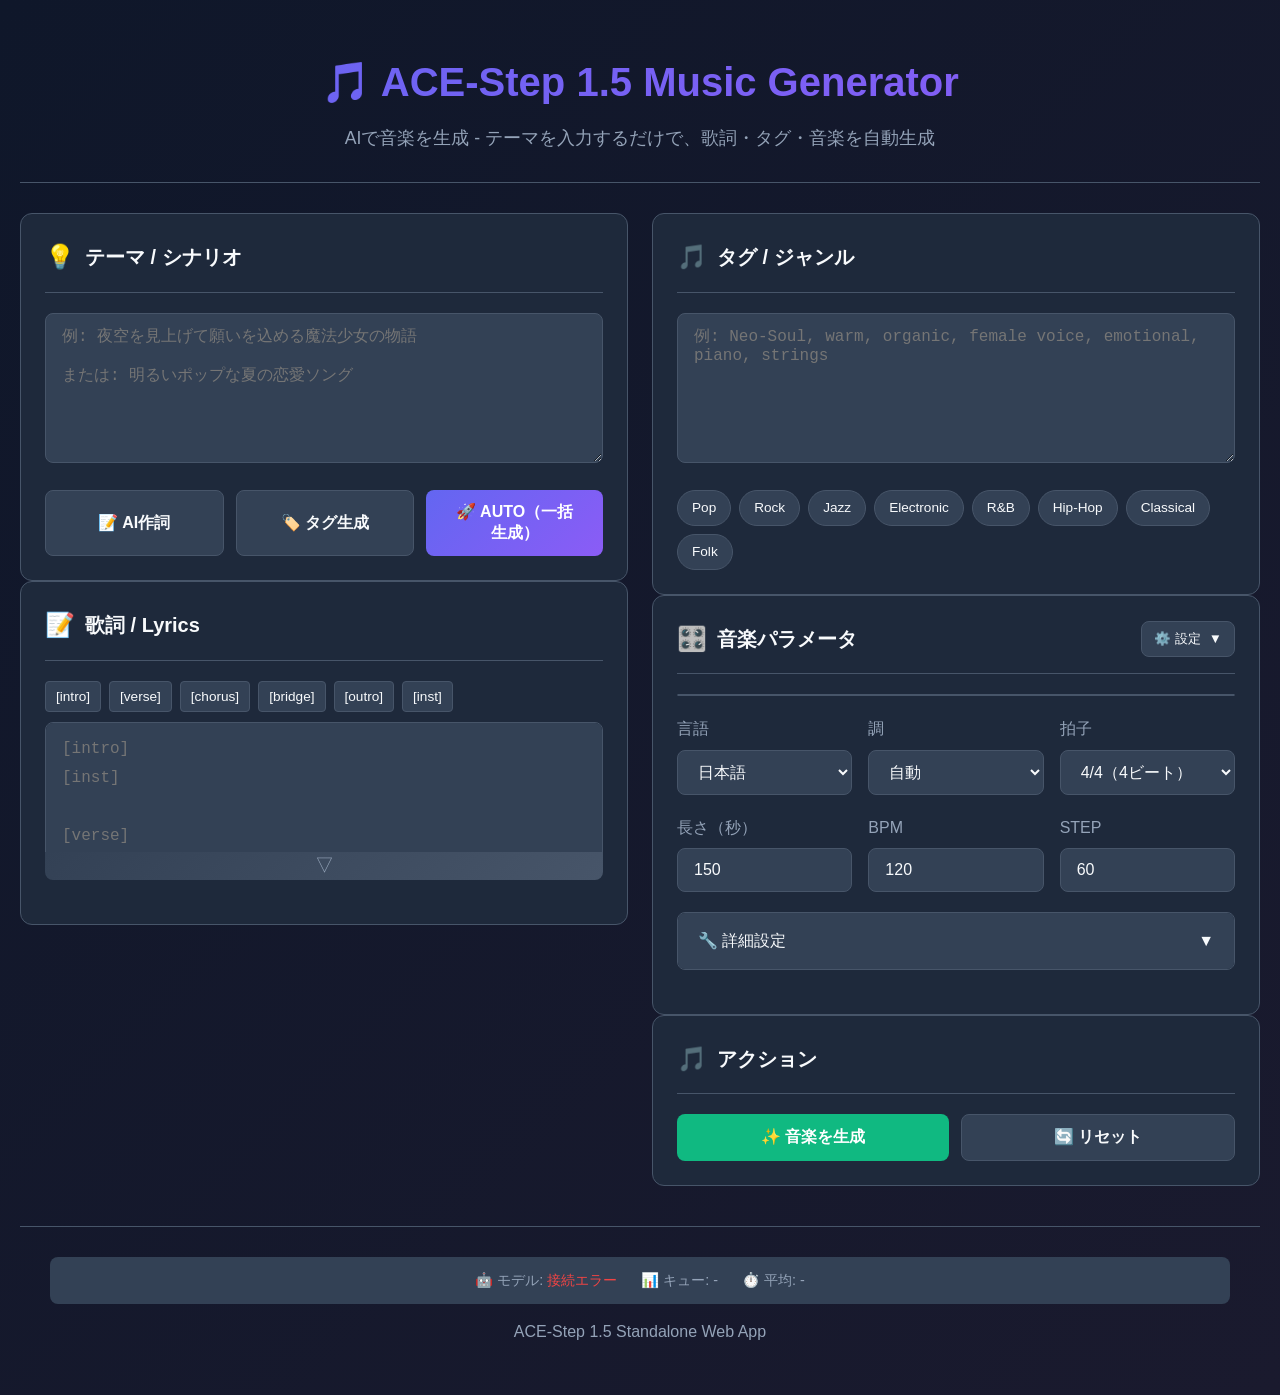
==== templates/index.html @ 8268183e "Initial public release" ====
<!DOCTYPE html>
<html lang="ja">
<head>
    <meta charset="UTF-8">
    <meta name="viewport" content="width=device-width, initial-scale=1.0">
    <title>{{ title }}</title>
    <link rel="stylesheet" href="/static/style.css">
</head>
<body>
    <div class="container">
        <header>
            <h1>🎵 ACE-Step 1.5 Music Generator</h1>
            <p>AIで音楽を生成 - テーマを入力するだけで、歌詞・タグ・音楽を自動生成</p>
        </header>

        <!-- 再生エリア（ヘッダー直下・横幅一杯） -->
        <div class="player-section" id="player-section">
            <div class="card player-card">
                <div class="card-header">
                    <span class="icon">🎧</span>
                    <h2>再生</h2>
                </div>

                <!-- オーディオプレイヤー -->
                <div class="audio-player-content" id="audio-player">
                    <!-- ビジュアライザー -->
                    <div class="visualizer-container" id="visualizer-container">
                        <canvas id="visualizer" width="600" height="150"></canvas>
                    </div>
                    <audio id="audio" controls crossorigin="anonymous"></audio>
                    <div class="action-buttons" style="margin-top: 15px;">
                        <a class="btn btn-secondary" id="download-btn" href="#" download>
                            ⬇️ ダウンロード
                        </a>
                    </div>
                </div>
            </div>
        </div>

        <div class="main-grid">
            <!-- 左側: 入力パネル -->
            <div class="input-panel">
                <!-- テーマ入力 -->
                <div class="card">
                    <div class="card-header">
                        <span class="icon">💡</span>
                        <h2>テーマ / シナリオ</h2>
                    </div>
                    <div class="form-group">
                        <textarea id="theme" placeholder="例: 夜空を見上げて願いを込める魔法少女の物語&#10;&#10;または: 明るいポップな夏の恋愛ソング"></textarea>
                    </div>
                    <div class="action-buttons">
                        <button class="btn btn-secondary" id="lyrics-btn" onclick="generateLyrics()">
                            📝 AI作詞
                        </button>
                        <button class="btn btn-secondary" id="tags-btn" onclick="generateTags()">
                            🏷️ タグ生成
                        </button>
                        <button class="btn btn-primary" id="auto-btn" onclick="autoGenerate()">
                            🚀 AUTO（一括生成）
                        </button>
                    </div>
                </div>

                <!-- 歌詞エディタ -->
                <div class="card">
                    <div class="card-header">
                        <span class="icon">📝</span>
                        <h2>歌詞 / Lyrics</h2>
                    </div>
                    <div class="lyrics-editor">
                        <div class="structure-tags">
                            <span class="structure-tag" onclick="insertTag('[intro]')">[intro]</span>
                            <span class="structure-tag" onclick="insertTag('[verse]')">[verse]</span>
                            <span class="structure-tag" onclick="insertTag('[chorus]')">[chorus]</span>
                            <span class="structure-tag" onclick="insertTag('[bridge]')">[bridge]</span>
                            <span class="structure-tag" onclick="insertTag('[outro]')">[outro]</span>
                            <span class="structure-tag" onclick="insertTag('[inst]')">[inst]</span>
                        </div>
                        <div class="form-group textarea-container">
                            <textarea id="lyrics" placeholder="[intro]&#10;[inst]&#10;&#10;[verse]&#10;星の海に浮かぶ願いが&#10;夜空を駆け巡る&#10;&#10;[chorus]&#10;輝く未来へ..."
                            ></textarea>
                            <div class="resize-handle" title="ドラッグでサイズ変更">▽</div>
                        </div>
                    </div>
                </div>
            </div>

            <!-- 右側: 設定と出力 -->
            <div class="output-panel">
                <!-- タグ/ジャンル -->
                <div class="card">
                    <div class="card-header">
                        <span class="icon">🎵</span>
                        <h2>タグ / ジャンル</h2>
                    </div>
                    <div class="form-group">
                        <textarea id="prompt" rows="3" placeholder="例: Neo-Soul, warm, organic, female voice, emotional, piano, strings"></textarea>
                    </div>
                    <div class="genre-suggestions">
                        <span class="genre-suggestion" onclick="addGenre('pop')">Pop</span>
                        <span class="genre-suggestion" onclick="addGenre('rock')">Rock</span>
                        <span class="genre-suggestion" onclick="addGenre('jazz')">Jazz</span>
                        <span class="genre-suggestion" onclick="addGenre('electronic')">Electronic</span>
                        <span class="genre-suggestion" onclick="addGenre('R&B')">R&B</span>
                        <span class="genre-suggestion" onclick="addGenre('hip-hop')">Hip-Hop</span>
                        <span class="genre-suggestion" onclick="addGenre('classical')">Classical</span>
                        <span class="genre-suggestion" onclick="addGenre('folk')">Folk</span>
                    </div>
                </div>

                <!-- 音楽パラメータ -->
                <div class="card">
                    <div class="card-header">
                        <span class="icon">🎛️</span>
                        <h2>音楽パラメータ</h2>
                        <button
                            type="button"
                            class="header-accordion-toggle"
                            onclick="toggleAccordion('model-settings-accordion')"
                            data-accordion-target="model-settings-accordion"
                            aria-expanded="false"
                            title="モデル/Thinking 設定"
                        >
                            ⚙️ 設定 <span class="accordion-icon">▼</span>
                        </button>
                    </div>

                    <!-- モデル/Thinking（ヘッダー右端のアコーディオン） -->
                    <div class="accordion" id="model-settings-accordion">
                        <div class="accordion-content">
                            <div class="form-row">
                                <div class="form-group">
                                    <label for="model">モデル</label>
                                    <select id="model">
                                        <option value="" selected>自動（デフォルト）</option>
                                    </select>
                                </div>
                                <div class="form-group">
                                    <label>
                                        <input type="checkbox" id="thinking" checked>
                                        Thinking Mode（高品質・遅い）
                                    </label>
                                </div>
                            </div>
                        </div>
                    </div>
                    
                    <div class="form-row">
                        <div class="form-group">
                            <label for="language">言語</label>
                            <select id="language">
                                <option value="ja" selected>日本語</option>
                                <option value="en">English</option>
                                <option value="zh">中文</option>
                                <option value="ko">한국어</option>
                                <option value="es">Español</option>
                                <option value="fr">Français</option>
                                <option value="de">Deutsch</option>
                            </select>
                        </div>
                        <div class="form-group">
                            <label for="key_scale">調</label>
                            <select id="key_scale">
                                <option value="">自動</option>
                                <optgroup label="C">
                                    <option value="C major">C major</option>
                                    <option value="C minor">C minor</option>
                                    <option value="C# major">C# major</option>
                                    <option value="C# minor">C# minor</option>
                                    <option value="Cb major">Cb major</option>
                                    <option value="Cb minor">Cb minor</option>
                                </optgroup>
                                <optgroup label="D">
                                    <option value="D major">D major</option>
                                    <option value="D minor">D minor</option>
                                    <option value="D# major">D# major</option>
                                    <option value="D# minor">D# minor</option>
                                    <option value="Db major">Db major</option>
                                    <option value="Db minor">Db minor</option>
                                </optgroup>
                                <optgroup label="E">
                                    <option value="E major">E major</option>
                                    <option value="E minor">E minor</option>
                                    <option value="Eb major">Eb major</option>
                                    <option value="Eb minor">Eb minor</option>
                                </optgroup>
                                <optgroup label="F">
                                    <option value="F major">F major</option>
                                    <option value="F minor">F minor</option>
                                    <option value="F# major">F# major</option>
                                    <option value="F# minor">F# minor</option>
                                </optgroup>
                                <optgroup label="G">
                                    <option value="G major">G major</option>
                                    <option value="G minor">G minor</option>
                                    <option value="G# major">G# major</option>
                                    <option value="G# minor">G# minor</option>
                                    <option value="Gb major">Gb major</option>
                                    <option value="Gb minor">Gb minor</option>
                                </optgroup>
                                <optgroup label="A">
                                    <option value="A major">A major</option>
                                    <option value="A minor">A minor</option>
                                    <option value="A# major">A# major</option>
                                    <option value="A# minor">A# minor</option>
                                    <option value="Ab major">Ab major</option>
                                    <option value="Ab minor">Ab minor</option>
                                </optgroup>
                                <optgroup label="B">
                                    <option value="B major">B major</option>
                                    <option value="B minor">B minor</option>
                                    <option value="Bb major">Bb major</option>
                                    <option value="Bb minor">Bb minor</option>
                                </optgroup>
                            </select>
                        </div>
                        <div class="form-group">
                            <label for="time_signature">拍子</label>
                            <select id="time_signature">
                                <option value="">自動</option>
                                <option value="4" selected>4/4（4ビート）</option>
                                <option value="3">3/4（ワルツ）</option>
                                <option value="2">2/4（マーチ）</option>
                                <option value="6">6/8（6ビート）</option>
                            </select>
                        </div>
                    </div>

                    <div class="form-row">
                        <div class="form-group">
                            <label for="audio_duration">長さ（秒）</label>
                            <input type="number" id="audio_duration" min="10" max="300" value="150" step="1">
                        </div>
                        <div class="form-group">
                            <label for="bpm">BPM</label>
                            <input type="number" id="bpm" min="30" max="300" value="120" step="1">
                        </div>
                        <div class="form-group">
                            <label for="inference_steps">STEP</label>
                            <input type="number" id="inference_steps" min="1" max="200" value="60" step="1" title="推論ステップ数（多いほど高品質・遅い）">
                        </div>
                    </div>

                    <!-- 詳細設定（アコーディオン） -->
                    <div class="accordion" id="advanced-accordion">
                        <div class="accordion-header" onclick="toggleAccordion('advanced-accordion')">
                            <span>🔧 詳細設定</span>
                            <span class="accordion-icon">▼</span>
                        </div>
                        <div class="accordion-content">
                            <div class="form-row">
                                <div class="form-group">
                                    <label for="guidance_scale">CFG</label>
                                    <input type="number" id="guidance_scale" min="0" max="20" value="3.0" step="0.1" title="Classifier-Free Guidance（高いほどプロンプトに忠実）">
                                </div>
                                <div class="form-group">
                                    <label for="seed">SEED</label>
                                    <input type="number" id="seed" placeholder="ランダム" title="シード値（空=ランダム）">
                                </div>
                            </div>
                            <div class="form-row">
                                <div class="form-group">
                                    <label for="batch_size">バッチサイズ</label>
                                    <select id="batch_size">
                                        <option value="1" selected>1</option>
                                        <option value="2">2</option>
                                        <option value="4">4</option>
                                    </select>
                                </div>
                                <div class="form-group">
                                    <label for="audio_format">出力形式</label>
                                    <select id="audio_format">
                                        <option value="mp3" selected>MP3</option>
                                        <option value="wav">WAV</option>
                                        <option value="flac">FLAC</option>
                                    </select>
                                </div>
                            </div>
                        </div>
                    </div>
                </div>

                <!-- 生成ボタン -->
                <div class="card">
                    <div class="card-header">
                        <span class="icon">🎵</span>
                        <h2>アクション</h2>
                    </div>

                    <div class="action-buttons">
                        <button class="btn btn-success" id="generate-btn" onclick="generateMusic()">
                            ✨ 音楽を生成
                        </button>
                        <button class="btn btn-secondary" onclick="resetForm()">
                            🔄 リセット
                        </button>
                    </div>

                    <!-- ステータスメッセージ -->
                    <div class="status-message" id="status-message"></div>

                    <!-- 進捗バー -->
                    <div class="progress-container" id="progress-container">
                        <div class="progress-bar">
                            <div class="progress-fill" id="progress-fill"></div>
                        </div>
                        <div class="progress-text" id="progress-text">処理中...</div>
                    </div>
                </div>
            </div>
        </div>

        <footer>
            <div class="server-info" id="server-info">
                <span class="info-item" id="model-info">🤖 モデル: 確認中...</span>
                <span class="info-item" id="queue-info">📊 キュー: -</span>
                <span class="info-item" id="avg-time-info">⏱️ 平均: -</span>
            </div>
            <p>ACE-Step 1.5 Standalone Web App</p>
        </footer>
    </div>

    <script src="/static/app.js"></script>
</body>
</html>
---- static/style.css ----
/* ACE-Step Standalone - スタイルシート */

:root {
    --primary-color: #6366f1;
    --primary-hover: #4f46e5;
    --secondary-color: #8b5cf6;
    --success-color: #10b981;
    --warning-color: #f59e0b;
    --error-color: #ef4444;
    --bg-color: #0f172a;
    --bg-secondary: #1e293b;
    --bg-card: #334155;
    --text-color: #f8fafc;
    --text-muted: #94a3b8;
    --border-color: #475569;
    --border-radius: 12px;
}

* {
    box-sizing: border-box;
    margin: 0;
    padding: 0;
}

body {
    font-family: 'Segoe UI', 'Hiragino Sans', 'Meiryo', sans-serif;
    background: linear-gradient(135deg, var(--bg-color) 0%, #1a1a2e 100%);
    color: var(--text-color);
    min-height: 100vh;
    line-height: 1.6;
}

/* Container */
.container {
    max-width: 1400px;
    margin: 0 auto;
    padding: 20px;
}

/* Header */
header {
    text-align: center;
    padding: 30px 0;
    border-bottom: 1px solid var(--border-color);
    margin-bottom: 30px;
}

header h1 {
    font-size: 2.5rem;
    background: linear-gradient(90deg, var(--primary-color), var(--secondary-color));
    -webkit-background-clip: text;
    -webkit-text-fill-color: transparent;
    background-clip: text;
    margin-bottom: 10px;
}

header p {
    color: var(--text-muted);
    font-size: 1.1rem;
}

/* Main Grid Layout */
.main-grid {
    display: grid;
    grid-template-columns: 1fr 1fr;
    gap: 24px;
}

@media (max-width: 1024px) {
    .main-grid {
        grid-template-columns: 1fr;
    }
}

/* Cards */
.card {
    background: var(--bg-secondary);
    border: 1px solid var(--border-color);
    border-radius: var(--border-radius);
    padding: 24px;
}

.card-header {
    display: flex;
    align-items: center;
    gap: 10px;
    margin-bottom: 20px;
    padding-bottom: 15px;
    border-bottom: 1px solid var(--border-color);
}

.header-accordion-toggle {
    margin-left: auto;
    display: inline-flex;
    align-items: center;
    gap: 8px;
    padding: 8px 12px;
    border-radius: 8px;
    border: 1px solid var(--border-color);
    background: var(--bg-card);
    color: var(--text-color);
    cursor: pointer;
    transition: background 0.2s, border-color 0.2s;
}

.header-accordion-toggle:hover {
    background: var(--border-color);
}

.header-accordion-toggle .accordion-icon {
    transition: transform 0.2s;
}

.header-accordion-toggle.open .accordion-icon {
    transform: rotate(180deg);
}

.card-header h2 {
    font-size: 1.25rem;
    font-weight: 600;
}

.card-header .icon {
    font-size: 1.5rem;
}

/* Form Elements */
.form-group {
    margin-bottom: 20px;
}

.form-group label {
    display: block;
    margin-bottom: 8px;
    font-weight: 500;
    color: var(--text-muted);
}

.form-group input,
.form-group select,
.form-group textarea {
    width: 100%;
    padding: 12px 16px;
    background: var(--bg-card);
    border: 1px solid var(--border-color);
    border-radius: 8px;
    color: var(--text-color);
    font-size: 1rem;
    transition: border-color 0.2s, box-shadow 0.2s;
}

.form-group input:focus,
.form-group select:focus,
.form-group textarea:focus {
    outline: none;
    border-color: var(--primary-color);
    box-shadow: 0 0 0 3px rgba(99, 102, 241, 0.2);
}

.form-group textarea {
    min-height: 150px;
    resize: vertical;
    font-family: 'Consolas', 'Monaco', monospace;
}

/* Textarea Container with Custom Resize Handle */
.textarea-container {
    position: relative;
}

.textarea-container textarea {
    padding-bottom: 30px;
}

.resize-handle {
    position: absolute;
    bottom: 0;
    left: 0;
    right: 0;
    height: 28px;
    background: linear-gradient(135deg, var(--bg-card) 0%, var(--border-color) 100%);
    border-bottom-left-radius: 8px;
    border-bottom-right-radius: 8px;
    display: flex;
    align-items: center;
    justify-content: center;
    cursor: ns-resize;
    color: var(--text-muted);
    font-size: 1.2rem;
    transition: background 0.2s, color 0.2s;
    user-select: none;
}

.resize-handle:hover {
    background: linear-gradient(135deg, var(--primary-color) 0%, var(--secondary-color) 100%);
    color: white;
}

.resize-handle:active {
    background: var(--primary-hover);
}

.form-row {
    display: grid;
    grid-template-columns: repeat(auto-fit, minmax(150px, 1fr));
    gap: 16px;
}

/* Slider */
.slider-group {
    margin-bottom: 20px;
}

.slider-group label {
    display: flex;
    justify-content: space-between;
    margin-bottom: 8px;
    color: var(--text-muted);
}

.slider-group input[type="range"] {
    width: 100%;
    height: 8px;
    border-radius: 4px;
    background: var(--bg-card);
    appearance: none;
    cursor: pointer;
}

.slider-group input[type="range"]::-webkit-slider-thumb {
    appearance: none;
    width: 20px;
    height: 20px;
    border-radius: 50%;
    background: var(--primary-color);
    cursor: pointer;
    transition: transform 0.2s;
}

.slider-group input[type="range"]::-webkit-slider-thumb:hover {
    transform: scale(1.1);
}

/* Buttons */
.btn {
    display: inline-flex;
    align-items: center;
    justify-content: center;
    gap: 8px;
    padding: 12px 24px;
    border: none;
    border-radius: 8px;
    font-size: 1rem;
    font-weight: 600;
    cursor: pointer;
    transition: all 0.2s;
}

.btn-primary {
    background: linear-gradient(135deg, var(--primary-color), var(--secondary-color));
    color: white;
}

.btn-primary:hover {
    transform: translateY(-2px);
    box-shadow: 0 4px 15px rgba(99, 102, 241, 0.4);
}

.btn-secondary {
    background: var(--bg-card);
    color: var(--text-color);
    border: 1px solid var(--border-color);
}

.btn-secondary:hover {
    background: var(--border-color);
}

.btn-success {
    background: var(--success-color);
    color: white;
}

.btn-success:hover {
    background: #059669;
}

.btn:disabled {
    opacity: 0.5;
    cursor: not-allowed;
    transform: none;
}

.btn-group {
    display: flex;
    gap: 12px;
    flex-wrap: wrap;
}

/* Action Buttons */
.action-buttons {
    display: flex;
    gap: 12px;
    margin-top: 20px;
    flex-wrap: wrap;
}

.action-buttons .btn {
    flex: 1;
    min-width: 120px;
}

/* Progress */
.progress-container {
    margin: 20px 0;
    display: none;
}

.progress-bar {
    height: 8px;
    background: var(--bg-card);
    border-radius: 4px;
    overflow: hidden;
}

.progress-fill {
    height: 100%;
    background: linear-gradient(90deg, var(--primary-color), var(--secondary-color));
    width: 0%;
    transition: width 0.3s;
}

.progress-text {
    text-align: center;
    margin-top: 10px;
    color: var(--text-muted);
    font-size: 0.9rem;
}

/* Player Section */
.player-section {
    display: none;
    padding: 0 0 24px 0;
    background: linear-gradient(180deg, transparent 0%, rgba(99, 102, 241, 0.1) 100%);
}

.player-section.visible {
    display: block;
}

.player-card {
    max-width: none;
    margin: 0;
}

/* Audio Player Content */
.audio-player-content {
    padding: 20px 0;
}

/* Visualizer */
.visualizer-container {
    margin-bottom: 15px;
    border-radius: 10px;
    overflow: hidden;
    box-shadow: 0 4px 20px rgba(0, 0, 0, 0.3);
}

.visualizer-container canvas {
    display: block;
    width: 100%;
    height: 150px;
    border-radius: 10px;
}

.audio-player-content audio {
    width: 100%;
    margin-bottom: 15px;
}

.audio-meta {
    display: grid;
    grid-template-columns: repeat(auto-fit, minmax(100px, 1fr));
    gap: 10px;
    font-size: 0.9rem;
    color: var(--text-muted);
}

.audio-meta .meta-item {
    background: var(--bg-secondary);
    padding: 8px 12px;
    border-radius: 6px;
    text-align: center;
}

.audio-meta .meta-item strong {
    display: block;
    color: var(--text-color);
}

/* Lyrics Editor */
.lyrics-editor {
    position: relative;
}

.lyrics-editor textarea {
    font-family: 'Consolas', 'Monaco', monospace;
    line-height: 1.8;
}

.structure-tags {
    display: flex;
    gap: 8px;
    flex-wrap: wrap;
    margin-bottom: 10px;
}

.structure-tag {
    padding: 4px 10px;
    background: var(--bg-card);
    border: 1px solid var(--border-color);
    border-radius: 4px;
    font-size: 0.85rem;
    cursor: pointer;
    transition: all 0.2s;
}

.structure-tag:hover {
    background: var(--primary-color);
    border-color: var(--primary-color);
}

/* Status Messages */
.status-message {
    padding: 12px 16px;
    border-radius: 8px;
    margin: 15px 0;
    display: none;
}

.status-message.success {
    background: rgba(16, 185, 129, 0.1);
    border: 1px solid var(--success-color);
    color: var(--success-color);
}

.status-message.error {
    background: rgba(239, 68, 68, 0.1);
    border: 1px solid var(--error-color);
    color: var(--error-color);
}

.status-message.info {
    background: rgba(99, 102, 241, 0.1);
    border: 1px solid var(--primary-color);
    color: var(--primary-color);
}

/* Loading Spinner */
.spinner {
    display: inline-block;
    width: 20px;
    height: 20px;
    border: 2px solid rgba(255, 255, 255, 0.3);
    border-radius: 50%;
    border-top-color: white;
    animation: spin 0.8s linear infinite;
}

@keyframes spin {
    to { transform: rotate(360deg); }
}

/* Tags Input */
.tags-container {
    display: flex;
    flex-wrap: wrap;
    gap: 8px;
    padding: 12px;
    background: var(--bg-card);
    border: 1px solid var(--border-color);
    border-radius: 8px;
    min-height: 50px;
}

.tag {
    display: inline-flex;
    align-items: center;
    gap: 6px;
    padding: 6px 12px;
    background: var(--primary-color);
    border-radius: 20px;
    font-size: 0.9rem;
}

.tag .remove {
    cursor: pointer;
    opacity: 0.7;
}

.tag .remove:hover {
    opacity: 1;
}

/* Genre Suggestions */
.genre-suggestions {
    display: flex;
    flex-wrap: wrap;
    gap: 8px;
    margin-top: 10px;
}

.genre-suggestion {
    padding: 6px 14px;
    background: var(--bg-card);
    border: 1px solid var(--border-color);
    border-radius: 20px;
    font-size: 0.85rem;
    cursor: pointer;
    transition: all 0.2s;
}

.genre-suggestion:hover {
    background: var(--primary-color);
    border-color: var(--primary-color);
}

/* Accordion */
.accordion {
    border: 1px solid var(--border-color);
    border-radius: 8px;
    overflow: hidden;
    margin-bottom: 20px;
}

.accordion-header {
    padding: 15px 20px;
    background: var(--bg-card);
    cursor: pointer;
    display: flex;
    justify-content: space-between;
    align-items: center;
    transition: background 0.2s;
}

.accordion-header:hover {
    background: var(--border-color);
}

.accordion-content {
    padding: 20px;
    display: none;
}

.accordion.open .accordion-content {
    display: block;
}

.accordion.open .accordion-icon {
    transform: rotate(180deg);
}

/* Footer */
footer {
    text-align: center;
    padding: 30px;
    margin-top: 40px;
    border-top: 1px solid var(--border-color);
    color: var(--text-muted);
}

/* Server Info */
.server-info {
    display: flex;
    justify-content: center;
    gap: 24px;
    flex-wrap: wrap;
    margin-bottom: 15px;
    padding: 12px 20px;
    background: var(--bg-card);
    border-radius: 8px;
    font-size: 0.9rem;
}

.server-info .info-item {
    display: inline-flex;
    align-items: center;
    gap: 4px;
    cursor: help;
}

.server-info .info-item strong {
    color: var(--primary-color);
}

/* Responsive */
@media (max-width: 768px) {
    header h1 {
        font-size: 1.8rem;
    }
    
    .card {
        padding: 16px;
    }
    
    .action-buttons .btn {
        min-width: 100%;
    }
}
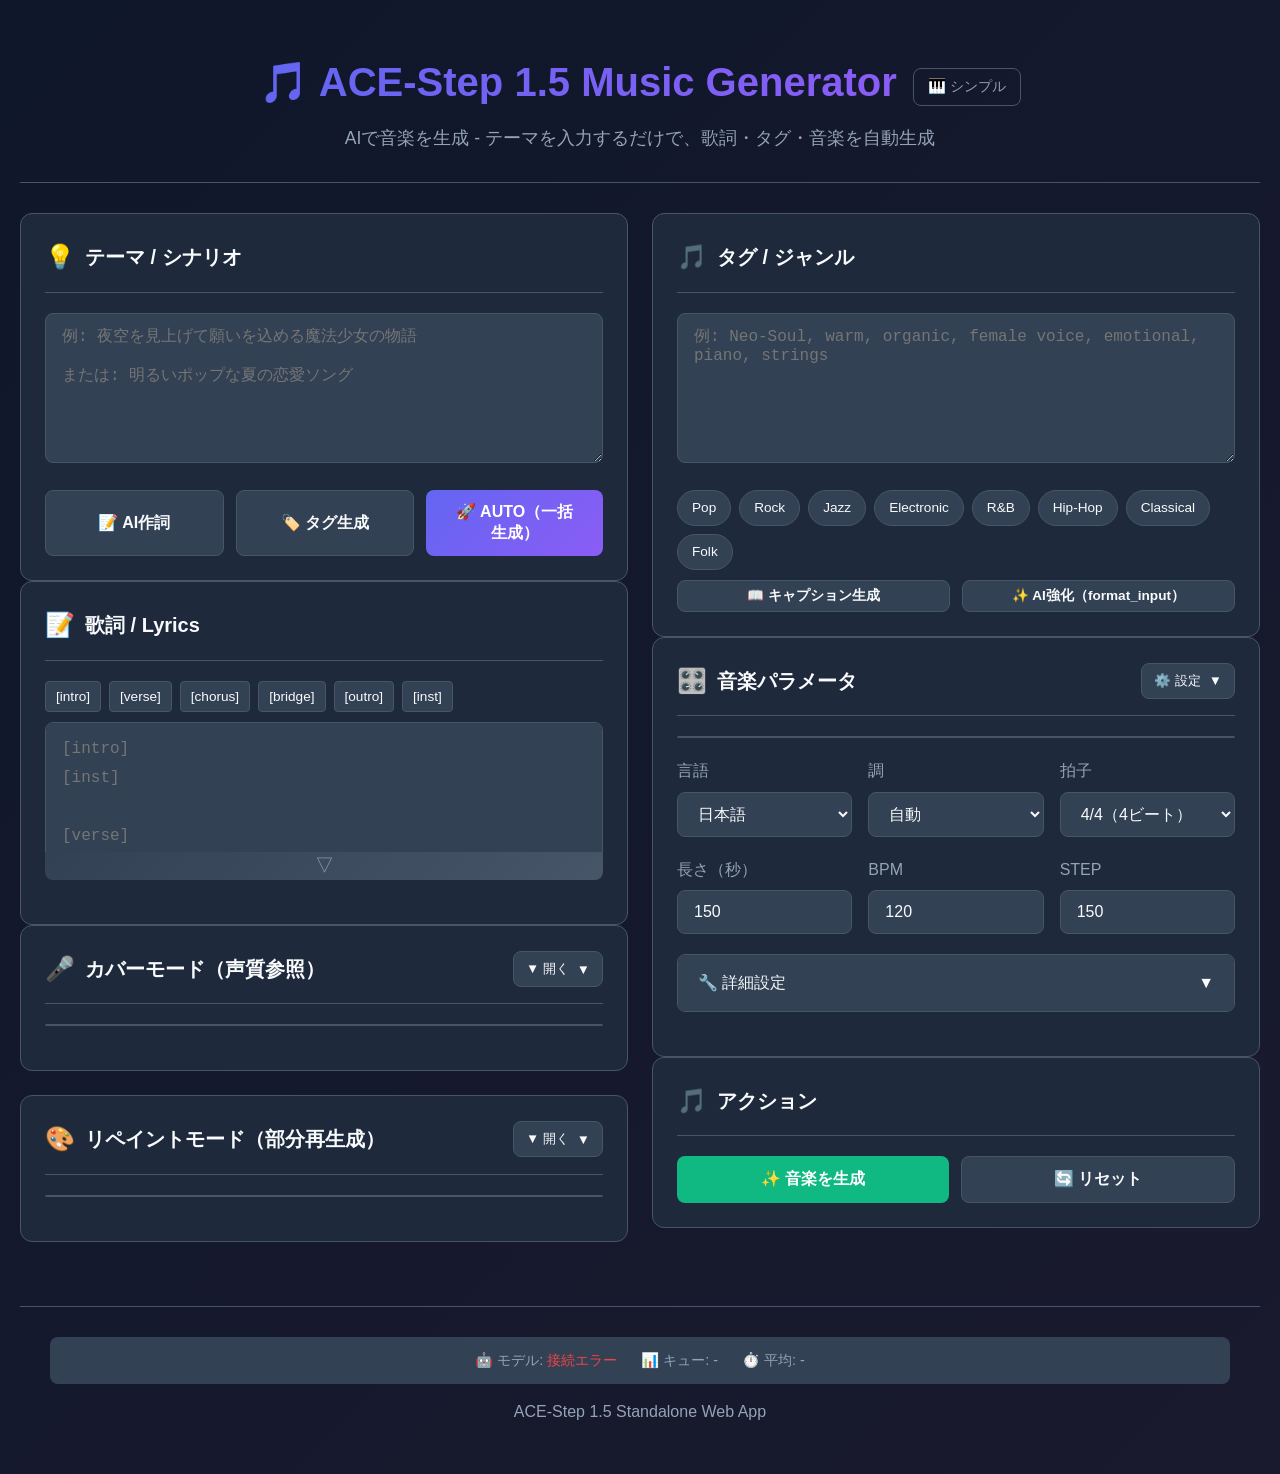
==== commit e490803b: "feat: Easy Music大幅強化 + ローカルLLMフォールバック - Easy Music (/simple) ページ追加: 30ジャンルタイル、ワンクリック生成 - ジャンル変更: Cla" ====
--- a/templates/index.html
+++ b/templates/index.html
@@ -9,7 +9,10 @@
 <body>
     <div class="container">
         <header>
-            <h1>🎵 ACE-Step 1.5 Music Generator</h1>
+            <div style="display:flex;align-items:center;justify-content:center;gap:16px;">
+                <h1>🎵 ACE-Step 1.5 Music Generator</h1>
+                <a href="/simple" style="color:var(--text-muted);text-decoration:none;font-size:0.9rem;padding:6px 14px;border:1px solid var(--border-color);border-radius:8px;transition:all 0.2s;white-space:nowrap;" onmouseover="this.style.borderColor='var(--primary-color)';this.style.color='var(--text-color)'" onmouseout="this.style.borderColor='var(--border-color)';this.style.color='var(--text-muted)'">🎹 シンプル</a>
+            </div>
             <p>AIで音楽を生成 - テーマを入力するだけで、歌詞・タグ・音楽を自動生成</p>
         </header>
 
@@ -19,6 +22,7 @@
                 <div class="card-header">
                     <span class="icon">🎧</span>
                     <h2>再生</h2>
+                    <span class="track-indicator" id="track-indicator"></span>
                 </div>
 
                 <!-- オーディオプレイヤー -->
@@ -35,6 +39,9 @@
                     </div>
                 </div>
             </div>
+
+            <!-- バッチ結果一覧 + メタデータ -->
+            <div class="results-grid" id="results-grid"></div>
         </div>
 
         <div class="main-grid">
@@ -84,6 +91,80 @@
                         </div>
                     </div>
                 </div>
+
+                <!-- カバーモード -->
+                <div class="card cover-section" id="cover-section">
+                    <div class="card-header">
+                        <span class="icon">🎤</span>
+                        <h2>カバーモード（声質参照）</h2>
+                        <button type="button" class="header-accordion-toggle" onclick="toggleAccordion('cover-accordion')" data-accordion-target="cover-accordion" aria-expanded="false">
+                            ▼ 開く <span class="accordion-icon">▼</span>
+                        </button>
+                    </div>
+                    <div class="accordion" id="cover-accordion">
+                        <div class="accordion-content">
+                            <p class="cover-description">参照音声の声質・スタイルで新しい音楽を生成します。音声ファイル（20～45秒推奨）をアップロードしてください。</p>
+                            <div class="form-row">
+                                <div class="form-group">
+                                    <label for="cover_audio">ソース音声 <span class="required">*</span></label>
+                                    <input type="file" id="cover_audio" accept="audio/*" class="file-input">
+                                    <div class="file-info" id="cover-file-info"></div>
+                                </div>
+                                <div class="form-group">
+                                    <label for="cover_strength">カバー強度: <span id="cover-strength-value">0.80</span></label>
+                                    <input type="range" id="cover_strength" min="0" max="1" step="0.05" value="0.80" oninput="document.getElementById('cover-strength-value').textContent = parseFloat(this.value).toFixed(2)">
+                                    <div class="slider-hints">
+                                        <span>← スタイル対照</span>
+                                        <span>声質対照 →</span>
+                                    </div>
+                                </div>
+                            </div>
+                            <div class="action-buttons">
+                                <button class="btn btn-success" id="cover-btn" onclick="generateCover()">
+                                    🎤 カバー生成
+                                </button>
+                            </div>
+                        </div>
+                    </div>
+                </div>
+
+                <!-- リペイントモード -->
+                <div class="card repaint-section" id="repaint-section">
+                    <div class="card-header">
+                        <span class="icon">🎨</span>
+                        <h2>リペイントモード（部分再生成）</h2>
+                        <button type="button" class="header-accordion-toggle" onclick="toggleAccordion('repaint-accordion')" data-accordion-target="repaint-accordion" aria-expanded="false">
+                            ▼ 開く <span class="accordion-icon">▼</span>
+                        </button>
+                    </div>
+                    <div class="accordion" id="repaint-accordion">
+                        <div class="accordion-content">
+                            <p class="cover-description">音声の一部区間のみを再生成します。元の音声ファイルをアップロードし、リペイントしたい区間（秒）を指定してください。</p>
+                            <div class="form-row">
+                                <div class="form-group">
+                                    <label for="repaint_audio">リペイント対象の音声 <span class="required">*</span></label>
+                                    <input type="file" id="repaint_audio" accept="audio/*" class="file-input">
+                                    <div class="file-info" id="repaint-file-info"></div>
+                                </div>
+                            </div>
+                            <div class="form-row">
+                                <div class="form-group">
+                                    <label for="repaint_start">開始位置（秒）</label>
+                                    <input type="number" id="repaint_start" min="0" max="300" value="0" step="0.1">
+                                </div>
+                                <div class="form-group">
+                                    <label for="repaint_end">終了位置（秒）</label>
+                                    <input type="number" id="repaint_end" min="0" max="300" value="30" step="0.1">
+                                </div>
+                            </div>
+                            <div class="action-buttons">
+                                <button class="btn btn-success" id="repaint-btn" onclick="generateRepaint()">
+                                    🎨 リペイント生成
+                                </button>
+                            </div>
+                        </div>
+                    </div>
+                </div>
             </div>
 
             <!-- 右側: 設定と出力 -->
@@ -98,14 +179,22 @@
                         <textarea id="prompt" rows="3" placeholder="例: Neo-Soul, warm, organic, female voice, emotional, piano, strings"></textarea>
                     </div>
                     <div class="genre-suggestions">
-                        <span class="genre-suggestion" onclick="addGenre('pop')">Pop</span>
-                        <span class="genre-suggestion" onclick="addGenre('rock')">Rock</span>
-                        <span class="genre-suggestion" onclick="addGenre('jazz')">Jazz</span>
-                        <span class="genre-suggestion" onclick="addGenre('electronic')">Electronic</span>
-                        <span class="genre-suggestion" onclick="addGenre('R&B')">R&B</span>
-                        <span class="genre-suggestion" onclick="addGenre('hip-hop')">Hip-Hop</span>
-                        <span class="genre-suggestion" onclick="addGenre('classical')">Classical</span>
-                        <span class="genre-suggestion" onclick="addGenre('folk')">Folk</span>
+                        <span class="genre-suggestion" onclick="genreCaption('pop')">Pop</span>
+                        <span class="genre-suggestion" onclick="genreCaption('rock')">Rock</span>
+                        <span class="genre-suggestion" onclick="genreCaption('jazz')">Jazz</span>
+                        <span class="genre-suggestion" onclick="genreCaption('electronic')">Electronic</span>
+                        <span class="genre-suggestion" onclick="genreCaption('R&B')">R&B</span>
+                        <span class="genre-suggestion" onclick="genreCaption('hip-hop')">Hip-Hop</span>
+                        <span class="genre-suggestion" onclick="genreCaption('classical')">Classical</span>
+                        <span class="genre-suggestion" onclick="genreCaption('folk')">Folk</span>
+                    </div>
+                    <div class="action-buttons" style="margin-top: 10px;">
+                        <button class="btn btn-secondary btn-sm" id="caption-btn" onclick="generateCaption()">
+                            📖 キャプション生成
+                        </button>
+                        <button class="btn btn-secondary btn-sm" id="format-btn" onclick="formatInput()">
+                            ✨ AI強化（format_input）
+                        </button>
                     </div>
                 </div>
 
@@ -238,7 +327,7 @@
                         </div>
                         <div class="form-group">
                             <label for="inference_steps">STEP</label>
-                            <input type="number" id="inference_steps" min="1" max="200" value="60" step="1" title="推論ステップ数（多いほど高品質・遅い）">
+                            <input type="number" id="inference_steps" min="1" max="200" value="150" step="1" title="推論ステップ数（多いほど高品質・遅い）">
                         </div>
                     </div>
 
@@ -275,6 +364,39 @@
                                         <option value="wav">WAV</option>
                                         <option value="flac">FLAC</option>
                                     </select>
+                                </div>
+                            </div>
+
+                            <!-- LM パラメータ -->
+                            <div class="lm-params-section">
+                                <h4 class="lm-params-title">🧠 LM パラメータ</h4>
+                                <div class="form-row">
+                                    <div class="form-group">
+                                        <label for="lm_temperature">LM Temperature</label>
+                                        <input type="number" id="lm_temperature" min="0" max="2" value="" step="0.05" placeholder="0.85（デフォルト）" title="LM温度：高いほど多様性が増す">
+                                    </div>
+                                    <div class="form-group">
+                                        <label for="lm_cfg_scale">LM CFG Scale</label>
+                                        <input type="number" id="lm_cfg_scale" min="0" max="20" value="" step="0.1" placeholder="2.5（デフォルト）" title="LM CFGスケール：高いほどプロンプトに忠実">
+                                    </div>
+                                    <div class="form-group">
+                                        <label for="lm_top_p">LM Top-P</label>
+                                        <input type="number" id="lm_top_p" min="0" max="1" value="" step="0.05" placeholder="0.9（デフォルト）" title="核サンプリング：上位P%をサンプリング">
+                                    </div>
+                                </div>
+                                <div class="form-row">
+                                    <div class="form-group">
+                                        <label>
+                                            <input type="checkbox" id="use_cot_caption" checked>
+                                            CoT Caption（LMのChain-of-Thoughtでキャプション強化）
+                                        </label>
+                                    </div>
+                                    <div class="form-group">
+                                        <label>
+                                            <input type="checkbox" id="use_cot_language" checked>
+                                            CoT Language（LMで言語自動判定）
+                                        </label>
+                                    </div>
                                 </div>
                             </div>
                         </div>
--- a/static/style.css
+++ b/static/style.css
@@ -317,17 +317,31 @@
 }
 
 .progress-bar {
-    height: 8px;
-    background: var(--bg-card);
-    border-radius: 4px;
+    height: 10px;
+    background: var(--bg-card);
+    border-radius: 5px;
     overflow: hidden;
 }
 
 .progress-fill {
     height: 100%;
-    background: linear-gradient(90deg, var(--primary-color), var(--secondary-color));
+    background: linear-gradient(
+        90deg,
+        var(--primary-color),
+        var(--secondary-color),
+        var(--primary-color)
+    );
+    background-size: 200% 100%;
     width: 0%;
-    transition: width 0.3s;
+    transition: width 0.8s ease-out;
+    animation: progress-shimmer 1.5s ease-in-out infinite;
+    box-shadow: 0 0 8px rgba(99, 102, 241, 0.4);
+    border-radius: 4px;
+}
+
+@keyframes progress-shimmer {
+    0% { background-position: 200% 0; }
+    100% { background-position: -200% 0; }
 }
 
 .progress-text {
@@ -335,6 +349,7 @@
     margin-top: 10px;
     color: var(--text-muted);
     font-size: 0.9rem;
+    font-variant-numeric: tabular-nums;
 }
 
 /* Player Section */
@@ -525,6 +540,12 @@
     border-color: var(--primary-color);
 }
 
+.genre-suggestion.disabled {
+    opacity: 0.5;
+    pointer-events: none;
+    cursor: not-allowed;
+}
+
 /* Accordion */
 .accordion {
     border: 1px solid var(--border-color);
@@ -591,6 +612,147 @@
 
 .server-info .info-item strong {
     color: var(--primary-color);
+}
+
+/* Cover Mode / Repaint Mode */
+.cover-section,
+.repaint-section {
+    margin-bottom: 24px;
+}
+
+.cover-description {
+    color: var(--text-muted);
+    font-size: 0.9rem;
+    margin-bottom: 16px;
+}
+
+.file-input {
+    padding: 10px !important;
+    cursor: pointer;
+}
+
+.file-input::file-selector-button {
+    background: linear-gradient(135deg, var(--primary-color), var(--secondary-color));
+    color: white;
+    border: none;
+    padding: 8px 16px;
+    border-radius: 6px;
+    cursor: pointer;
+    font-weight: 600;
+    margin-right: 12px;
+}
+
+.file-info {
+    font-size: 0.8rem;
+    color: var(--text-muted);
+    margin-top: 4px;
+}
+
+.slider-hints {
+    display: flex;
+    justify-content: space-between;
+    font-size: 0.75rem;
+    color: var(--text-muted);
+    margin-top: 4px;
+}
+
+.required {
+    color: var(--error-color);
+}
+
+/* LM Params Section */
+.lm-params-section {
+    margin-top: 16px;
+    padding-top: 16px;
+    border-top: 1px solid var(--border-color);
+}
+
+.lm-params-title {
+    font-size: 0.9rem;
+    color: var(--text-muted);
+    margin-bottom: 12px;
+    font-weight: 600;
+}
+
+/* Track Indicator */
+.track-indicator {
+    margin-left: auto;
+    font-size: 0.85rem;
+    color: var(--primary-color);
+    font-weight: 600;
+}
+
+/* Results Grid */
+.results-grid {
+    display: grid;
+    grid-template-columns: repeat(auto-fill, minmax(320px, 1fr));
+    gap: 16px;
+    margin-top: 16px;
+}
+
+.result-card {
+    background: var(--bg-secondary);
+    border: 2px solid var(--border-color);
+    border-radius: var(--border-radius);
+    padding: 16px;
+    transition: border-color 0.2s, box-shadow 0.2s;
+}
+
+.result-card.active {
+    border-color: var(--primary-color);
+    box-shadow: 0 0 12px rgba(99, 102, 241, 0.3);
+}
+
+.result-card-header {
+    display: flex;
+    align-items: center;
+    gap: 10px;
+    margin-bottom: 12px;
+}
+
+.seed-badge {
+    font-size: 0.8rem;
+    color: var(--text-muted);
+    background: var(--bg-card);
+    padding: 4px 10px;
+    border-radius: 12px;
+    font-family: 'Consolas', 'Monaco', monospace;
+    margin-left: auto;
+}
+
+.result-meta {
+    display: flex;
+    flex-wrap: wrap;
+    gap: 8px;
+    margin-bottom: 8px;
+}
+
+.result-meta-item {
+    font-size: 0.8rem;
+    color: var(--text-muted);
+    background: var(--bg-card);
+    padding: 4px 10px;
+    border-radius: 6px;
+}
+
+.result-models {
+    display: flex;
+    flex-wrap: wrap;
+    gap: 6px;
+    margin-top: 4px;
+}
+
+.model-badge {
+    font-size: 0.75rem;
+    color: var(--text-muted);
+    padding: 2px 8px;
+    border-radius: 4px;
+    border: 1px solid var(--border-color);
+}
+
+.btn-sm {
+    padding: 6px 12px;
+    font-size: 0.85rem;
 }
 
 /* Responsive */
@@ -606,4 +768,8 @@
     .action-buttons .btn {
         min-width: 100%;
     }
-}
+
+    .results-grid {
+        grid-template-columns: 1fr;
+    }
+}
